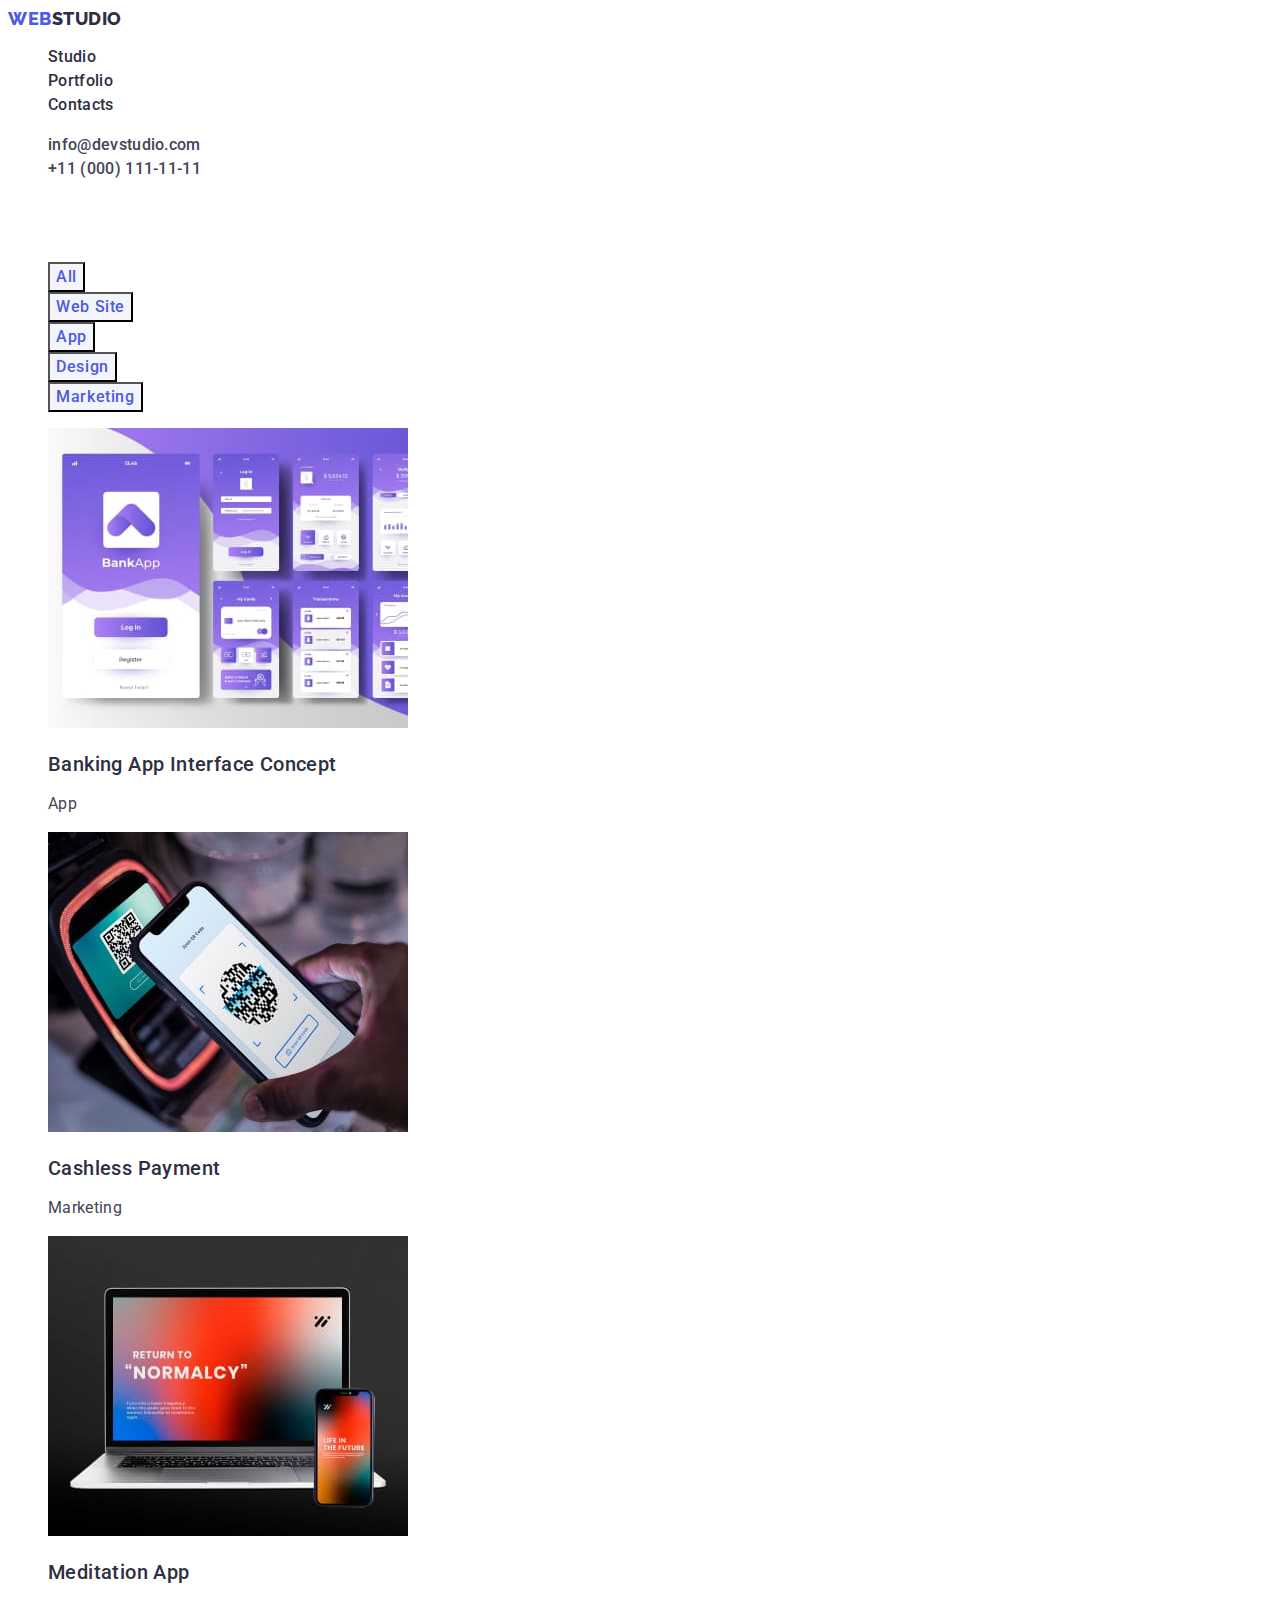
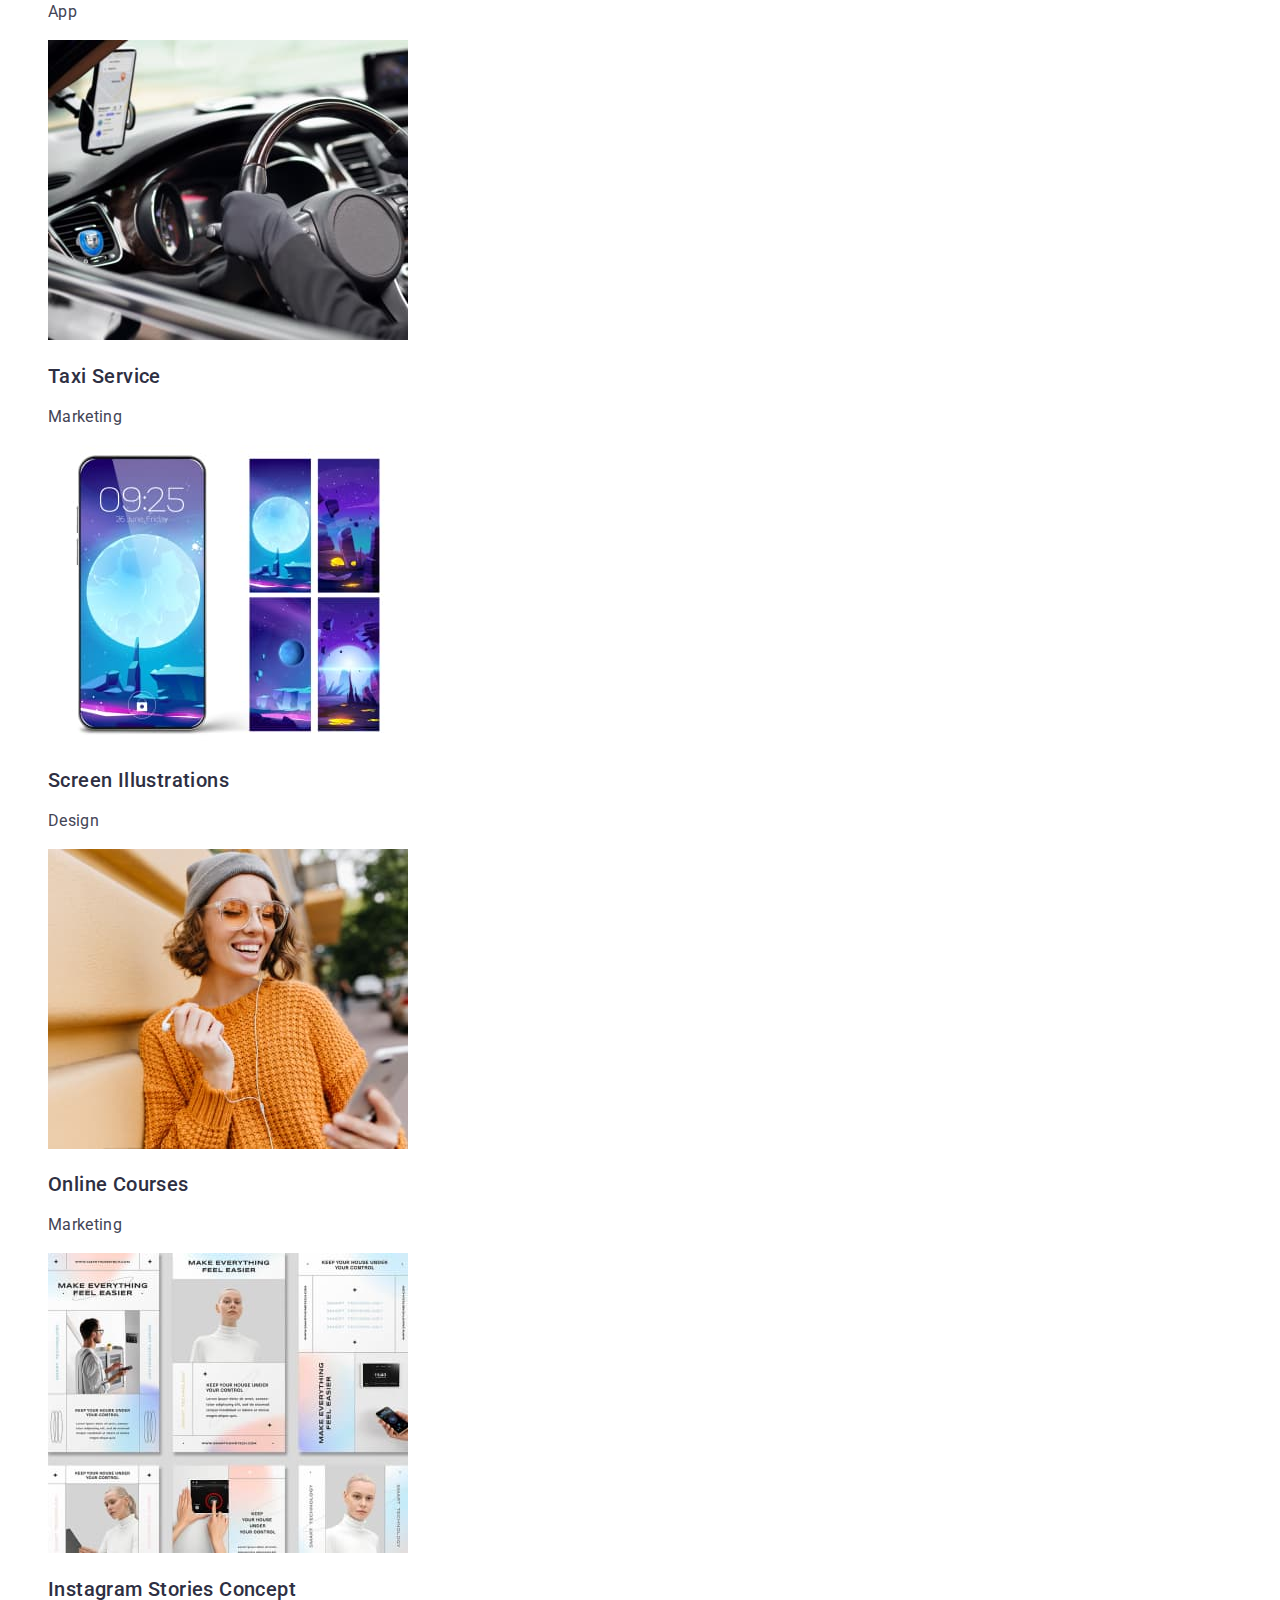
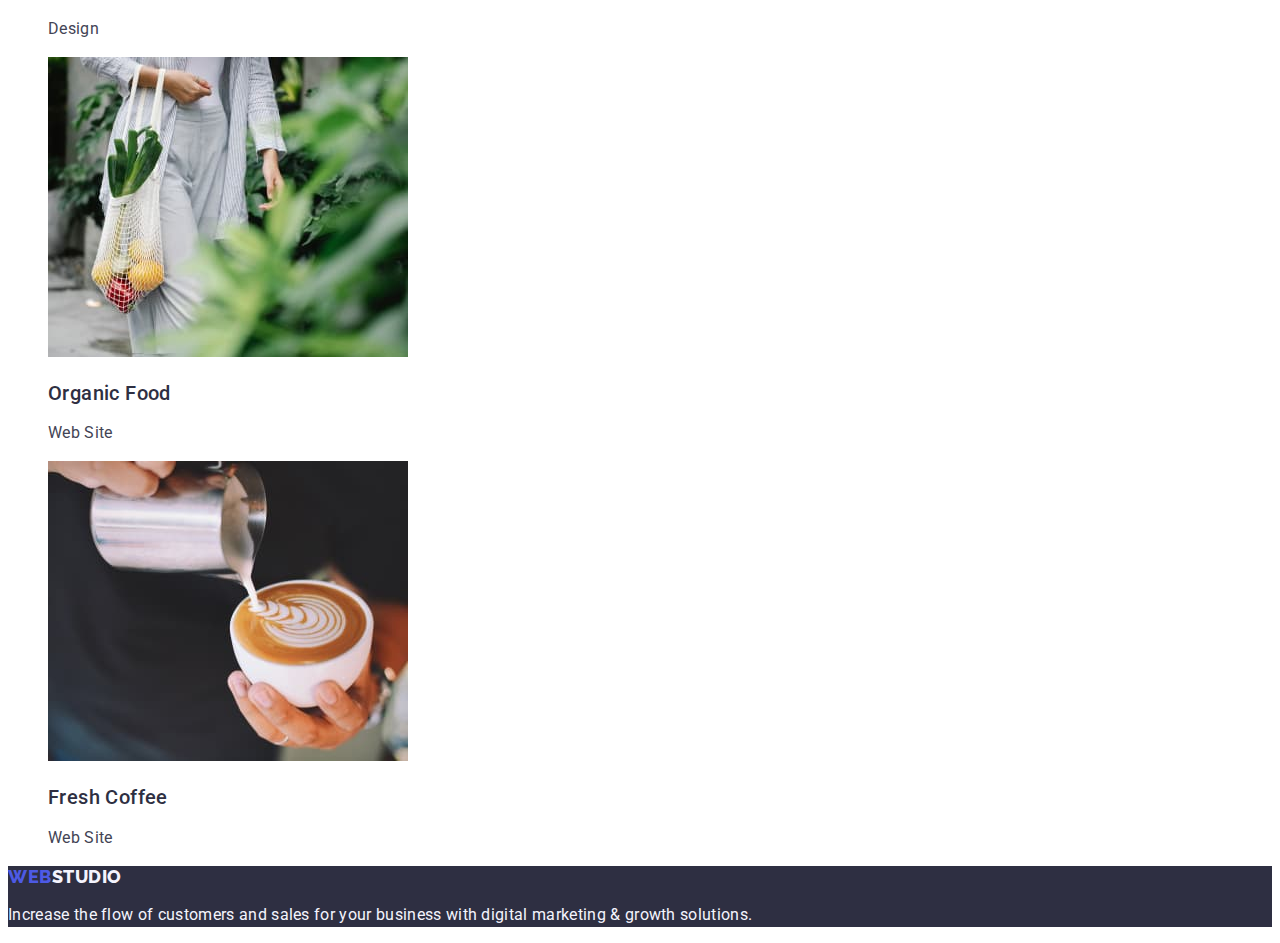
==== portfolio.html @ 11e5e247 "e" ====
<!DOCTYPE html>
<html lang="en">
  <head>
    <meta charset="UTF-8" />
    <meta name="viewport" content="width=device-width, initial-scale=1.0" />
    <title>hw2-portfolio</title>
    <link rel="stylesheet" href="./css/styles.css" />
    <link rel="preconnect" href="https://fonts.googleapis.com" />
    <link rel="preconnect" href="https://fonts.gstatic.com" crossorigin />
    <link
      href="https://fonts.googleapis.com/css2?family=Raleway:wght@700&family=Roboto:wght@400;500;700;900&display=swap"
      rel="stylesheet"
    />
  </head>
  <body>
    <header>
      <nav>
        <a class="link logo" href="./index.html"
          >Web<span class="logo-studio">Studio</span></a
        >

        <ul class="list">
          <li><a class="menu link" href="./index.html">Studio</a></li>
          <li>
            <a class="menu link" href="./portfolio.html">Portfolio</a>
          </li>
          <li><a class="menu link" href="">Contacts</a></li>
        </ul>
      </nav>
      <address class="address-item">
        <ul class="list">
          <li>
            <a class="link-address link" href="mailto:info@devstudio.com"
              >info@devstudio.com</a
            >
          </li>
          <li>
            <a class="link-address link" href="tel:+110001111111"
              >+11 (000) 111-11-11</a
            >
          </li>
        </ul>
      </address>
    </header>
    <main>
      <section>
        <h1 class="title-empty">Empty header</h1>
        <ul class="filters-list list">
          <li><button type="button" class="filter-button">All</button></li>
          <li><button type="button" class="filter-button">Web Site</button></li>
          <li><button type="button" class="filter-button">App</button></li>
          <li><button type="button" class="filter-button">Design</button></li>
          <li>
            <button type="button" class="filter-button">Marketing</button>
          </li>
        </ul>
        <ul class="list">
          <li>
            <a class="link" href="/">
              <img
                src="./images/img8.jpg"
                alt="seven screenshots of banking applications"
                width="360"
                height="300"
              />
              <h2 class="header-secondary-portfolio">
                Banking App Interface Concept
              </h2>
              <p class="header-tertiary-item">App</p></a
            >
          </li>
          <li>
            <a class="link" href="/">
              <img
                src="./images/img9.jpg"
                alt="phone over terminal"
                width="360"
                height="300"
              />
              <h2 class="header-secondary-portfolio">Cashless Payment</h2>
              <p class="header-tertiary-item">Marketing</p></a
            >
          </li>
          <li>
            <a class="link" href="/">
              <img
                src="./images/img10.jpg"
                alt="laptop and phone"
                width="360"
                height="300"
              />
              <h2 class="header-secondary-portfolio">Meditation App</h2>
              <p class="header-tertiary-item">App</p></a
            >
          </li>
          <li>
            <a class="link" href="/">
              <img
                src="./images/img11.jpg"
                alt="cockpit of a car"
                width="360"
                height="300"
              />
              <h2 class="header-secondary-portfolio">Taxi Service</h2>
              <p class="header-tertiary-item">Marketing</p></a
            >
          </li>
          <li>
            <a class="link" href="/">
              <img
                src="./images/img12.jpg"
                alt="phone next to 4 miniatures of phones"
                width="360"
                height="300"
              />
              <h2 class="header-secondary-portfolio">Screen Illustrations</h2>
              <p class="header-tertiary-item">Design</p></a
            >
          </li>
          <li>
            <a class="link" href="/">
              <img
                src="./images/img13.jpg"
                alt="smiling woman in orange sweater"
                width="360"
                height="300"
              />
              <h2 class="header-secondary-portfolio">Online Courses</h2>
              <p class="header-tertiary-item">Marketing</p></a
            >
          </li>
          <li>
            <a class="link" href="/">
              <img
                src="./images/img14.jpg"
                alt="six cards presenting new instagram concept"
                width="360"
                height="300"
              />
              <h2 class="header-secondary-portfolio">
                Instagram Stories Concept
              </h2>
              <p class="header-tertiary-item">Design</p></a
            >
          </li>
          <li>
            <a class="link" href="/">
              <img
                src="./images/img15.jpg"
                alt="person carrying shopping bag"
                width="360"
                height="300"
              />
              <h2 class="header-secondary-portfolio">Organic Food</h2>
              <p class="header-tertiary-item">Web Site</p></a
            >
          </li>
          <li>
            <a class="link" href="/">
              <img
                src="./images/img16.jpg"
                alt="pouring a milk into the cup of coffee"
                width="360"
                height="300"
              />
              <h2 class="header-secondary-portfolio">Fresh Coffee</h2>
              <p class="header-tertiary-item">Web Site</p></a
            >
          </li>
        </ul>
      </section>
    </main>
    <footer class="footer-section">
      <a class="logo link" href="./index.html"
        >Web<span class="logo-studio-footer">Studio</span></a
      >
      <p class="footer-text">
        Increase the flow of customers and sales for your business with digital
        marketing & growth solutions.
      </p>
    </footer>
  </body>
</html>
---- css/styles.css ----
:root {
  --color-primary-brand: #4d5ae5;
  --color-pressed-state: #404bbf;
  --color-dark: #2e2f42;
  --color-success: #31d0aa;
  --color-text: #434455;
  --color-subtle-text: #8e8f99;
  --color-acent: #e7e9fc;
  --color-light: #f4f4fd;
  --color-modal-overlay: #2e2f42;
  --color-hero-background: #2e2f42;
  --color-white-background: #ffffff;
  --color-modal-background: #fcfcfc;
}

body {
  font-family: "Roboto", sans-serif;
  color: var(--color-text);
  background-color: var(--color-white-background);
  font-weight: 500;
}

.link {
  text-decoration: none;
  color: var(--color-dark);
  font-weight: 500;
  font-size: 16px;
  line-height: 1.5;
  letter-spacing: 0.02em;
}

.logo {
  font-family: "Raleway", sans-serif;
  font-weight: 800;
  font-size: 18px;
  line-height: 1.17;
  letter-spacing: 0.03em;
  text-transform: uppercase;
  color: var(--color-primary-brand);
  text-decoration: none;
}

.menu {
  color: var(--color-dark);
  font-weight: 500;
  font-size: 16px;
  line-height: 1.5;
  letter-spacing: 0.02em;
}

.link:hover,
.link:focus {
  color: var(--color-pressed-state);
}
.logo-studio {
  color: var(--color-dark);
}

.list {
  list-style: none;
}

.address-item {
  font-style: normal;
}

.link-address {
  color: var(--color-text);
  line-height: 1.5;
  letter-spacing: 0.02em;
  text-decoration: none;
}

.link-address:hover,
.link-address:focus {
  color: var(--color-pressed-state);
}

.filters-list {
  color: var(--color-primary-brand);
}

.filter-button {
  font-family: "Roboto", sans-serif;
  font-weight: 500;
  font-size: 16px;
  line-height: 1.5;
  letter-spacing: 0.04em;
  color: var(--color-primary-brand);
  background-color: var(--color-light);
  cursor: pointer;
}

.filter-button:hover,
.filter-button:focus {
  color: var(--color-white-background);
  background-color: var(--color-pressed-state);
}

.footer-section {
  background-color: var(--color-dark);
}

.logo-studio-footer {
  text-decoration: none;
  color: var(--color-light);
  font-family: Raleway;
  font-size: 18px;
  font-style: normal;
  font-weight: 800;
  line-height: 1.2;
  letter-spacing: 0.54px;
  text-transform: uppercase;
}

.footer-text {
  color: var(--color-light);
  font-family: Roboto;
  font-size: 16px;
  font-style: normal;
  font-weight: 400;
  line-height: 1.5;
  letter-spacing: 0.32px;
}

.title {
  text-align: center;
  color: var(--color-white-background);
  font-family: Roboto;
  font-size: 56px;
  font-style: normal;
  font-weight: 700;
  line-height: 1.07;
  letter-spacing: 1.12px;
}

.title-section {
  background-color: var(--color-dark);
}

.title-button {
  color: var(--color-white-background);
  background-color: var(--color-primary-brand);
  font-family: "Roboto", sans-serif;
  font-size: 16px;
  font-style: normal;
  font-weight: 500;
  line-height: 1.5;
  letter-spacing: 0.64px;
  cursor: pointer;
}

.title-button:hover,
.title-button:focus {
  background-color: var(--color-pressed-state);
}

.header-tertiary {
  color: var(--color-dark);
  font-family: Roboto;
  font-size: 20px;
  font-style: normal;
  font-weight: 500;
  line-height: 1.2;
  letter-spacing: 0.4px;
}

.header-tertiary-item {
  color: var(--color-text);
  font-family: Roboto;
  font-size: 16px;
  font-style: normal;
  font-weight: 400;
  line-height: 1.5;
  letter-spacing: 0.02em;
}

.header-secondary {
  color: var(--color-dark);
  text-align: center;
  font-family: Roboto;
  font-size: 36px;
  font-style: normal;
  font-weight: 700;
  line-height: 1.11;
  letter-spacing: 0.72px;
  text-transform: capitalize;
}

.header-secondary-empty {
  color: var(--color-white-background);
}

.section-tertiary {
  background-color: var(--color-light);
}

.team-list {
  background-color: var(--color-white-background);
}

.title-empty {
  color: var(--color-white-background);
}

.header-secondary-portfolio {
  font-weight: 500;
  font-size: 20px;
  line-height: 1.2;
  letter-spacing: 0.02em;
  color: var(--color-dark);
}
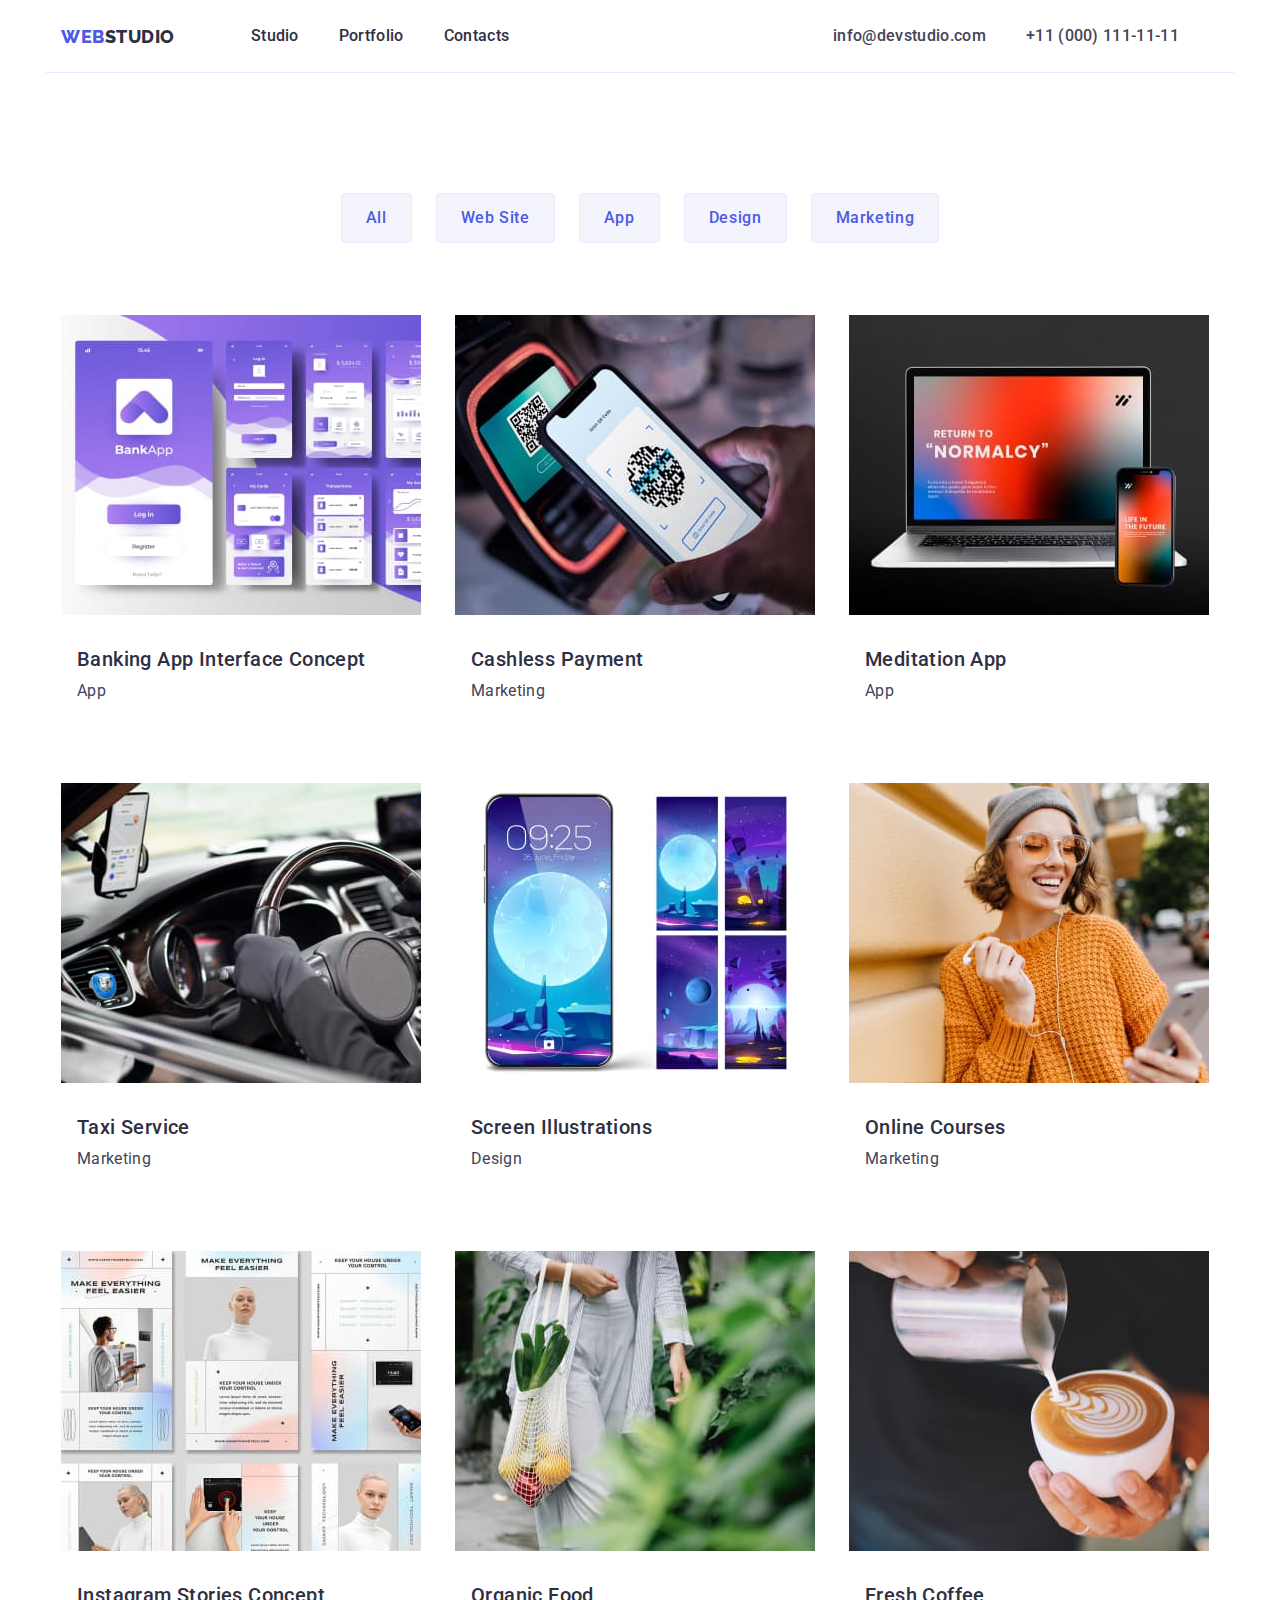
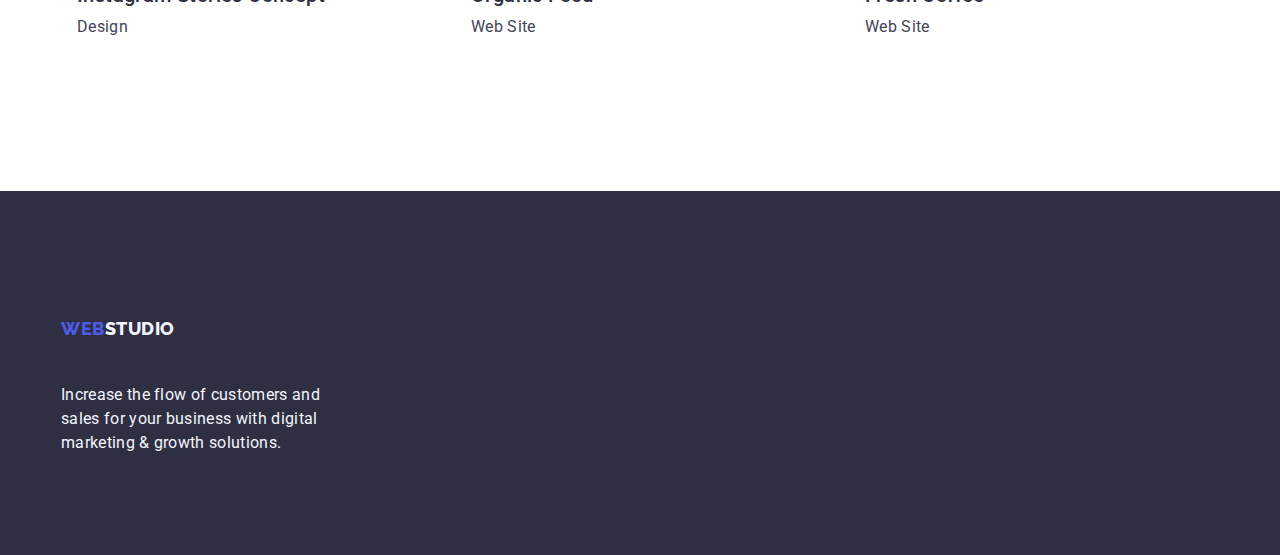
==== commit 845ea9a4: "homework3" ====
--- a/portfolio.html
+++ b/portfolio.html
@@ -4,6 +4,14 @@
     <meta charset="UTF-8" />
     <meta name="viewport" content="width=device-width, initial-scale=1.0" />
     <title>hw2-portfolio</title>
+    <link
+      rel="stylesheet"
+      href="https://cdnjs.cloudflare.com/ajax/libs/modern-normalize/2.0.0/modern-normalize.min.css"
+      integrity="sha512-4xo8blKMVCiXpTaLzQSLSw3KFOVPWhm/TRtuPVc4WG6kUgjH6J03IBuG7JZPkcWMxJ5huwaBpOpnwYElP/m6wg=="
+      crossorigin="anonymous"
+      referrerpolicy="no-referrer"
+    />
+
     <link rel="stylesheet" href="./css/styles.css" />
     <link rel="preconnect" href="https://fonts.googleapis.com" />
     <link rel="preconnect" href="https://fonts.gstatic.com" crossorigin />
@@ -14,170 +22,183 @@
   </head>
   <body>
     <header>
-      <nav>
-        <a class="link logo" href="./index.html"
-          >Web<span class="logo-studio">Studio</span></a
-        >
-
-        <ul class="list">
-          <li><a class="menu link" href="./index.html">Studio</a></li>
-          <li>
-            <a class="menu link" href="./portfolio.html">Portfolio</a>
-          </li>
-          <li><a class="menu link" href="">Contacts</a></li>
-        </ul>
-      </nav>
-      <address class="address-item">
-        <ul class="list">
-          <li>
-            <a class="link-address link" href="mailto:info@devstudio.com"
-              >info@devstudio.com</a
-            >
-          </li>
-          <li>
-            <a class="link-address link" href="tel:+110001111111"
-              >+11 (000) 111-11-11</a
-            >
-          </li>
-        </ul>
-      </address>
+      <div class="container header-wrap">
+        <nav class="navigation">
+          <a class="link logo" href="./index.html"
+            >Web<span class="logo-studio">Studio</span></a
+          >
+          <ul class="list">
+            <li><a class="menu link" href="./index.html">Studio</a></li>
+            <li>
+              <a class="menu link" href="./portfolio.html">Portfolio</a>
+            </li>
+            <li><a class="menu link" href="">Contacts</a></li>
+          </ul>
+        </nav>
+        <address class="address-item">
+          <ul class="list">
+            <li>
+              <a class="link-address link" href="mailto:info@devstudio.com"
+                >info@devstudio.com</a
+              >
+            </li>
+            <li>
+              <a class="link-address link" href="tel:+110001111111"
+                >+11 (000) 111-11-11</a
+              >
+            </li>
+          </ul>
+        </address>
+      </div>
     </header>
     <main>
-      <section>
-        <h1 class="title-empty">Empty header</h1>
-        <ul class="filters-list list">
-          <li><button type="button" class="filter-button">All</button></li>
-          <li><button type="button" class="filter-button">Web Site</button></li>
-          <li><button type="button" class="filter-button">App</button></li>
-          <li><button type="button" class="filter-button">Design</button></li>
-          <li>
-            <button type="button" class="filter-button">Marketing</button>
-          </li>
-        </ul>
-        <ul class="list">
-          <li>
-            <a class="link" href="/">
-              <img
-                src="./images/img8.jpg"
-                alt="seven screenshots of banking applications"
-                width="360"
-                height="300"
-              />
-              <h2 class="header-secondary-portfolio">
-                Banking App Interface Concept
-              </h2>
-              <p class="header-tertiary-item">App</p></a
-            >
-          </li>
-          <li>
-            <a class="link" href="/">
-              <img
-                src="./images/img9.jpg"
-                alt="phone over terminal"
-                width="360"
-                height="300"
-              />
-              <h2 class="header-secondary-portfolio">Cashless Payment</h2>
-              <p class="header-tertiary-item">Marketing</p></a
-            >
-          </li>
-          <li>
-            <a class="link" href="/">
-              <img
-                src="./images/img10.jpg"
-                alt="laptop and phone"
-                width="360"
-                height="300"
-              />
-              <h2 class="header-secondary-portfolio">Meditation App</h2>
-              <p class="header-tertiary-item">App</p></a
-            >
-          </li>
-          <li>
-            <a class="link" href="/">
-              <img
-                src="./images/img11.jpg"
-                alt="cockpit of a car"
-                width="360"
-                height="300"
-              />
-              <h2 class="header-secondary-portfolio">Taxi Service</h2>
-              <p class="header-tertiary-item">Marketing</p></a
-            >
-          </li>
-          <li>
-            <a class="link" href="/">
-              <img
-                src="./images/img12.jpg"
-                alt="phone next to 4 miniatures of phones"
-                width="360"
-                height="300"
-              />
-              <h2 class="header-secondary-portfolio">Screen Illustrations</h2>
-              <p class="header-tertiary-item">Design</p></a
-            >
-          </li>
-          <li>
-            <a class="link" href="/">
-              <img
-                src="./images/img13.jpg"
-                alt="smiling woman in orange sweater"
-                width="360"
-                height="300"
-              />
-              <h2 class="header-secondary-portfolio">Online Courses</h2>
-              <p class="header-tertiary-item">Marketing</p></a
-            >
-          </li>
-          <li>
-            <a class="link" href="/">
-              <img
-                src="./images/img14.jpg"
-                alt="six cards presenting new instagram concept"
-                width="360"
-                height="300"
-              />
-              <h2 class="header-secondary-portfolio">
-                Instagram Stories Concept
-              </h2>
-              <p class="header-tertiary-item">Design</p></a
-            >
-          </li>
-          <li>
-            <a class="link" href="/">
-              <img
-                src="./images/img15.jpg"
-                alt="person carrying shopping bag"
-                width="360"
-                height="300"
-              />
-              <h2 class="header-secondary-portfolio">Organic Food</h2>
-              <p class="header-tertiary-item">Web Site</p></a
-            >
-          </li>
-          <li>
-            <a class="link" href="/">
-              <img
-                src="./images/img16.jpg"
-                alt="pouring a milk into the cup of coffee"
-                width="360"
-                height="300"
-              />
-              <h2 class="header-secondary-portfolio">Fresh Coffee</h2>
-              <p class="header-tertiary-item">Web Site</p></a
-            >
-          </li>
-        </ul>
+      <section class="section">
+        <div class="container">
+          <h1 class="title-empty visually-hidden">Empty header</h1>
+          <ul class="filters-list list">
+            <li class="button-list">
+              <button type="button" class="filter-button">All</button>
+            </li>
+            <li class="button-list">
+              <button type="button" class="filter-button">Web Site</button>
+            </li>
+            <li class="button-list">
+              <button type="button" class="filter-button">App</button>
+            </li>
+            <li class="button-list">
+              <button type="button" class="filter-button">Design</button>
+            </li>
+            <li class="button-list">
+              <button type="button" class="filter-button">Marketing</button>
+            </li>
+          </ul>
+          <ul class="list list-net">
+            <li class="item">
+              <a class="link" href="/">
+                <img
+                  src="./images/img8.jpg"
+                  alt="seven screenshots of banking applications"
+                  width="360"
+                  height="300"
+                />
+                <h2 class="header-secondary-portfolio">
+                  Banking App Interface Concept
+                </h2>
+                <p class="header-tertiary-item portfolio-item">App</p></a
+              >
+            </li>
+            <li class="item">
+              <a class="link" href="/">
+                <img
+                  src="./images/img9.jpg"
+                  alt="phone over terminal"
+                  width="360"
+                  height="300"
+                />
+                <h2 class="header-secondary-portfolio">Cashless Payment</h2>
+                <p class="header-tertiary-item portfolio-item">Marketing</p></a
+              >
+            </li>
+            <li class="item">
+              <a class="link" href="/">
+                <img
+                  src="./images/img10.jpg"
+                  alt="laptop and phone"
+                  width="360"
+                  height="300"
+                />
+                <h2 class="header-secondary-portfolio">Meditation App</h2>
+                <p class="header-tertiary-item portfolio-item">App</p></a
+              >
+            </li>
+            <li class="item">
+              <a class="link" href="/">
+                <img
+                  src="./images/img11.jpg"
+                  alt="cockpit of a car"
+                  width="360"
+                  height="300"
+                />
+                <h2 class="header-secondary-portfolio">Taxi Service</h2>
+                <p class="header-tertiary-item portfolio-item">Marketing</p></a
+              >
+            </li>
+            <li class="item">
+              <a class="link" href="/">
+                <img
+                  src="./images/img12.jpg"
+                  alt="phone next to 4 miniatures of phones"
+                  width="360"
+                  height="300"
+                />
+                <h2 class="header-secondary-portfolio">Screen Illustrations</h2>
+                <p class="header-tertiary-item portfolio-item">Design</p></a
+              >
+            </li>
+            <li class="item">
+              <a class="link" href="/">
+                <img
+                  src="./images/img13.jpg"
+                  alt="smiling woman in orange sweater"
+                  width="360"
+                  height="300"
+                />
+                <h2 class="header-secondary-portfolio">Online Courses</h2>
+                <p class="header-tertiary-item portfolio-item">Marketing</p></a
+              >
+            </li>
+            <li class="item">
+              <a class="link" href="/">
+                <img
+                  src="./images/img14.jpg"
+                  alt="six cards presenting new instagram concept"
+                  width="360"
+                  height="300"
+                />
+                <h2 class="header-secondary-portfolio">
+                  Instagram Stories Concept
+                </h2>
+                <p class="header-tertiary-item portfolio-item">Design</p></a
+              >
+            </li>
+            <li class="item">
+              <a class="link" href="/">
+                <img
+                  src="./images/img15.jpg"
+                  alt="person carrying shopping bag"
+                  width="360"
+                  height="300"
+                />
+                <h2 class="header-secondary-portfolio">Organic Food</h2>
+                <p class="header-tertiary-item portfolio-item">Web Site</p></a
+              >
+            </li>
+            <li class="item">
+              <a class="link" href="/">
+                <img
+                  src="./images/img16.jpg"
+                  alt="pouring a milk into the cup of coffee"
+                  width="360"
+                  height="300"
+                />
+                <h2 class="header-secondary-portfolio">Fresh Coffee</h2>
+                <p class="header-tertiary-item portfolio-item">Web Site</p></a
+              >
+            </li>
+          </ul>
+        </div>
       </section>
     </main>
     <footer class="footer-section">
-      <a class="logo link" href="./index.html"
-        >Web<span class="logo-studio-footer">Studio</span></a
-      >
-      <p class="footer-text">
-        Increase the flow of customers and sales for your business with digital
-        marketing & growth solutions.
-      </p>
+      <div class="container">
+        <a class="logo link logo-footer" href="./index.html"
+          >Web<span class="logo-studio-footer">Studio</span></a
+        >
+        <p class="footer-text">
+          Increase the flow of customers and sales for your business with
+          digital marketing & growth solutions.
+        </p>
+      </div>
     </footer>
   </body>
 </html>
--- a/css/styles.css
+++ b/css/styles.css
@@ -13,11 +13,52 @@
   --color-modal-background: #fcfcfc;
 }
 
+h1,
+h2,
+h3,
+h4,
+h5,
+h6,
+p {
+  margin: 0;
+}
+
+img {
+  display: block;
+  max-width: 100%;
+  height: auto;
+}
+
+button {
+  cursor: pointer;
+  border: none;
+  border-radius: 4px;
+}
+
 body {
   font-family: "Roboto", sans-serif;
   color: var(--color-text);
   background-color: var(--color-white-background);
   font-weight: 500;
+  max-width: 1440px;
+  margin: 0 auto;
+}
+
+.container {
+  max-width: 1158px;
+  padding: 0 15px;
+  margin: 0 auto;
+}
+
+.section {
+  padding-top: 120px;
+  padding-bottom: 120px;
+}
+
+.header-wrap {
+  display: flex;
+  align-items: center;
+  border-bottom: 1px solid var(--CORNFLOWER, #e7e9fc);
 }
 
 .link {
@@ -30,6 +71,279 @@
 }
 
 .logo {
+  font-family: "Raleway", sans-serif;
+  font-weight: 800;
+  margin-right: 76px;
+  font-size: 18px;
+  line-height: 1.17;
+  letter-spacing: 0.03em;
+  text-transform: uppercase;
+  color: var(--color-primary-brand);
+  text-decoration: none;
+  padding-top: 25.5px;
+  padding-bottom: 25.5px;
+}
+
+.menu {
+  color: var(--color-dark);
+  font-weight: 500;
+  font-size: 16px;
+  line-height: 1.5;
+  letter-spacing: 0.02em;
+  padding-right: 40px;
+  gap: 40px;
+}
+
+.link:hover,
+.link:focus {
+  color: var(--color-pressed-state);
+}
+.logo-studio {
+  color: var(--color-dark);
+}
+
+.list {
+  display: flex;
+  list-style: none;
+  margin: 0;
+  padding-left: 0;
+  justify-content: center;
+}
+
+.menu .link {
+  display: block;
+  text-decoration: none;
+}
+
+.navigation {
+  display: flex;
+  align-items: center;
+}
+
+.address-item {
+  font-style: normal;
+  align-items: center;
+  display: flex;
+  gap: 40px;
+  margin-left: auto;
+}
+
+.link-address {
+  color: var(--color-text);
+  line-height: 1.5;
+  letter-spacing: 0.02em;
+  text-decoration: none;
+  padding-right: 40px;
+  gap: 40px;
+}
+
+.link-address:hover,
+.link-address:focus {
+  color: var(--color-pressed-state);
+}
+
+.filters-list {
+  color: var(--color-primary-brand);
+}
+
+.filter-button {
+  font-family: "Roboto", sans-serif;
+  font-weight: 500;
+  font-size: 16px;
+  line-height: 1.5;
+  letter-spacing: 0.04em;
+  color: var(--color-primary-brand);
+  background-color: var(--color-light);
+  cursor: pointer;
+  display: flex;
+  padding: 12px 24px;
+  align-items: flex-start;
+  border-radius: 4px;
+  border: 1px solid var(--CORNFLOWER, #e7e9fc);
+  margin-bottom: 72px;
+}
+
+.filter-button:hover,
+.filter-button:focus {
+  color: var(--color-white-background);
+  background-color: var(--color-pressed-state);
+  box-shadow: 0px 2px 2px 0px rgba(0, 0, 0, 0.12),
+    0px 2px 1px 0px rgba(0, 0, 0, 0.08), 0px 3px 1px 0px rgba(0, 0, 0, 0.1);
+}
+
+.button-list {
+  margin-right: 24px;
+}
+
+.button-list:last-child {
+  margin-right: 0;
+}
+
+.footer-section {
+  background-color: var(--color-dark);
+}
+
+.logo-studio-footer {
+  text-decoration: none;
+  color: var(--color-light);
+  font-family: Raleway;
+  font-size: 18px;
+  font-style: normal;
+  font-weight: 800;
+  line-height: 1.2;
+  letter-spacing: 0.54px;
+  text-transform: uppercase;
+}
+
+.footer-text {
+  color: var(--color-light);
+  font-family: Roboto;
+  font-size: 16px;
+  font-style: normal;
+  font-weight: 400;
+  line-height: 1.5;
+  letter-spacing: 0.32px;
+  width: 264px;
+  padding-bottom: 100px;
+}
+
+.title {
+  text-align: center;
+  color: var(--color-white-background);
+  font-family: Roboto;
+  font-size: 56px;
+  font-style: normal;
+  font-weight: 700;
+  line-height: 1.07;
+  letter-spacing: 1.12px;
+  max-width: 498px;
+  text-align: center;
+  margin: 0 auto;
+  margin-bottom: 48px;
+}
+
+.title-section {
+  display: flex;
+  align-items: center;
+  background-color: var(--color-dark);
+}
+
+.title-button {
+  color: var(--color-white-background);
+  background-color: var(--color-primary-brand);
+  font-family: "Roboto", sans-serif;
+  font-size: 16px;
+  font-style: normal;
+  font-weight: 500;
+  line-height: 1.5;
+  letter-spacing: 0.64px;
+  cursor: pointer;
+  border: none;
+  border-radius: 4px;
+  display: block;
+  box-shadow: 0px 4px 4px 0px rgba(0, 0, 0, 0.15);
+  min-width: 169px;
+  padding: 16px 32px;
+  margin: 0 auto;
+}
+
+.title-button:hover,
+.title-button:focus {
+  background-color: var(--color-pressed-state);
+}
+
+.header-tertiary {
+  color: var(--color-dark);
+  font-family: Roboto;
+  font-size: 20px;
+  font-style: normal;
+  font-weight: 500;
+  line-height: 1.2;
+  letter-spacing: 0.4px;
+  margin-bottom: 8px;
+  min-width: 264px;
+}
+
+.header-tertiary-item {
+  color: var(--color-text);
+  font-family: Roboto;
+  font-size: 16px;
+  font-style: normal;
+  font-weight: 400;
+  line-height: 1.5;
+  letter-spacing: 0.02em;
+  min-width: 264px;
+}
+
+.header-secondary {
+  color: var(--color-dark);
+  text-align: center;
+  font-family: Roboto;
+  font-size: 36px;
+  font-style: normal;
+  font-weight: 700;
+  line-height: 1.11;
+  letter-spacing: 0.72px;
+  text-transform: capitalize;
+  margin-bottom: 72px;
+}
+
+.header-secondary-empty {
+  color: var(--color-white-background);
+}
+
+.what-section {
+  padding-top: 0;
+}
+
+.visually-hidden {
+  position: absolute;
+  width: 1px;
+  height: 1px;
+  margin: -1px;
+  border: 0;
+  padding: 0;
+  white-space: nowrap;
+  clip-path: inset(100%);
+  clip: rect(0 0 0 0);
+  overflow: hidden;
+}
+
+.section-tertiary {
+  background-color: var(--color-light);
+}
+
+.team-list {
+  background-color: var(--color-white-background);
+  border-radius: 0px 0px 4px 4px;
+  box-shadow: 0px 2px 1px 0px rgba(46, 47, 66, 0.08),
+    0px 1px 1px 0px rgba(46, 47, 66, 0.16),
+    0px 1px 6px 0px rgba(46, 47, 66, 0.08);
+  width: 264px;
+  margin-right: 24px;
+}
+
+.team-list:last-child {
+  margin-right: 0px;
+}
+
+.title-empty {
+  color: var(--color-white-background);
+}
+
+.name-list {
+  text-align: center;
+  margin-top: 32px;
+  margin-bottom: 8px;
+}
+
+.position-list {
+  text-align: center;
+  margin-bottom: 32px;
+}
+
+.logo-footer {
+  display: inline-block;
   font-family: "Raleway", sans-serif;
   font-weight: 800;
   font-size: 18px;
@@ -38,169 +352,8 @@
   text-transform: uppercase;
   color: var(--color-primary-brand);
   text-decoration: none;
-}
-
-.menu {
-  color: var(--color-dark);
-  font-weight: 500;
-  font-size: 16px;
-  line-height: 1.5;
-  letter-spacing: 0.02em;
-}
-
-.link:hover,
-.link:focus {
-  color: var(--color-pressed-state);
-}
-.logo-studio {
-  color: var(--color-dark);
-}
-
-.list {
-  list-style: none;
-}
-
-.address-item {
-  font-style: normal;
-}
-
-.link-address {
-  color: var(--color-text);
-  line-height: 1.5;
-  letter-spacing: 0.02em;
-  text-decoration: none;
-}
-
-.link-address:hover,
-.link-address:focus {
-  color: var(--color-pressed-state);
-}
-
-.filters-list {
-  color: var(--color-primary-brand);
-}
-
-.filter-button {
-  font-family: "Roboto", sans-serif;
-  font-weight: 500;
-  font-size: 16px;
-  line-height: 1.5;
-  letter-spacing: 0.04em;
-  color: var(--color-primary-brand);
-  background-color: var(--color-light);
-  cursor: pointer;
-}
-
-.filter-button:hover,
-.filter-button:focus {
-  color: var(--color-white-background);
-  background-color: var(--color-pressed-state);
-}
-
-.footer-section {
-  background-color: var(--color-dark);
-}
-
-.logo-studio-footer {
-  text-decoration: none;
-  color: var(--color-light);
-  font-family: Raleway;
-  font-size: 18px;
-  font-style: normal;
-  font-weight: 800;
-  line-height: 1.2;
-  letter-spacing: 0.54px;
-  text-transform: uppercase;
-}
-
-.footer-text {
-  color: var(--color-light);
-  font-family: Roboto;
-  font-size: 16px;
-  font-style: normal;
-  font-weight: 400;
-  line-height: 1.5;
-  letter-spacing: 0.32px;
-}
-
-.title {
-  text-align: center;
-  color: var(--color-white-background);
-  font-family: Roboto;
-  font-size: 56px;
-  font-style: normal;
-  font-weight: 700;
-  line-height: 1.07;
-  letter-spacing: 1.12px;
-}
-
-.title-section {
-  background-color: var(--color-dark);
-}
-
-.title-button {
-  color: var(--color-white-background);
-  background-color: var(--color-primary-brand);
-  font-family: "Roboto", sans-serif;
-  font-size: 16px;
-  font-style: normal;
-  font-weight: 500;
-  line-height: 1.5;
-  letter-spacing: 0.64px;
-  cursor: pointer;
-}
-
-.title-button:hover,
-.title-button:focus {
-  background-color: var(--color-pressed-state);
-}
-
-.header-tertiary {
-  color: var(--color-dark);
-  font-family: Roboto;
-  font-size: 20px;
-  font-style: normal;
-  font-weight: 500;
-  line-height: 1.2;
-  letter-spacing: 0.4px;
-}
-
-.header-tertiary-item {
-  color: var(--color-text);
-  font-family: Roboto;
-  font-size: 16px;
-  font-style: normal;
-  font-weight: 400;
-  line-height: 1.5;
-  letter-spacing: 0.02em;
-}
-
-.header-secondary {
-  color: var(--color-dark);
-  text-align: center;
-  font-family: Roboto;
-  font-size: 36px;
-  font-style: normal;
-  font-weight: 700;
-  line-height: 1.11;
-  letter-spacing: 0.72px;
-  text-transform: capitalize;
-}
-
-.header-secondary-empty {
-  color: var(--color-white-background);
-}
-
-.section-tertiary {
-  background-color: var(--color-light);
-}
-
-.team-list {
-  background-color: var(--color-white-background);
-}
-
-.title-empty {
-  color: var(--color-white-background);
+  margin-bottom: 17.5px;
+  margin-top: 101.5px;
 }
 
 .header-secondary-portfolio {
@@ -209,4 +362,25 @@
   line-height: 1.2;
   letter-spacing: 0.02em;
   color: var(--color-dark);
-}
+  padding-top: 32px;
+  padding-left: 16px;
+  padding-bottom: 8px;
+}
+
+.list-net {
+  justify-content: space-between;
+  display: flex;
+  flex-wrap: wrap;
+  padding: 0;
+  row-gap: 48px;
+  column-gap: 24px;
+}
+
+.item {
+  flex-basis: calc((100% - 48px) / 3);
+}
+
+.portfolio-item {
+  padding-left: 16px;
+  padding-bottom: 32px;
+}
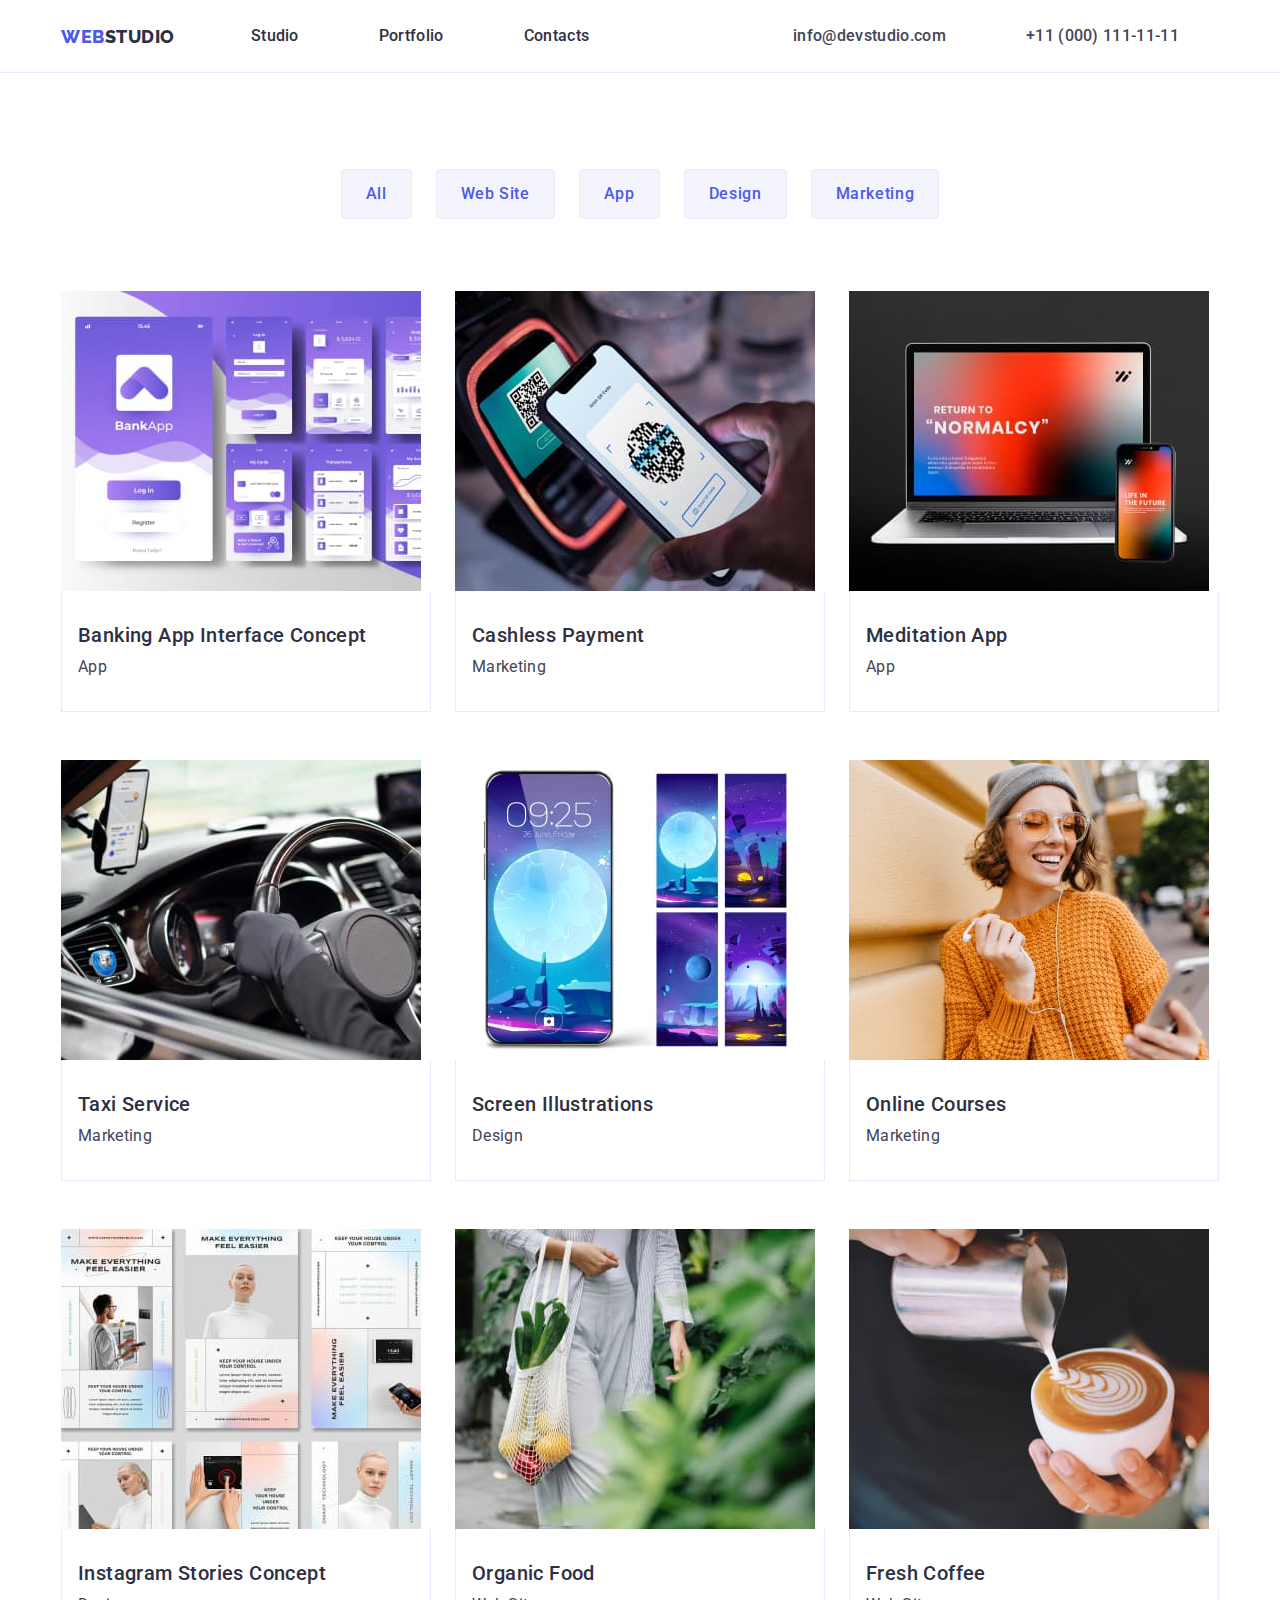
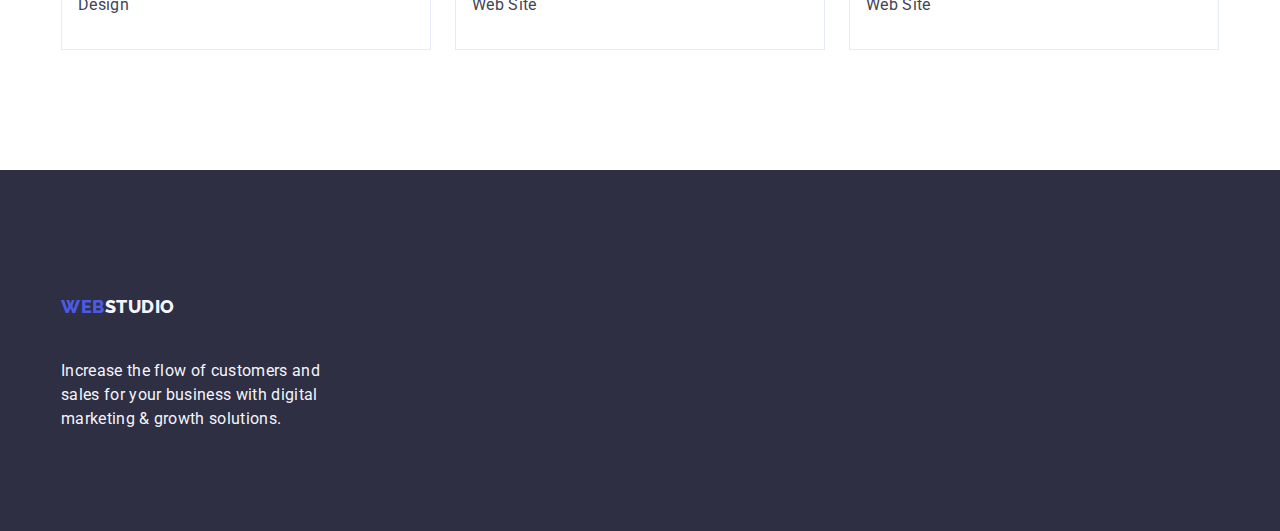
==== commit 68a56979: "homework3-poprawki1" ====
--- a/portfolio.html
+++ b/portfolio.html
@@ -21,28 +21,32 @@
     />
   </head>
   <body>
-    <header>
+    <header class="header-border">
       <div class="container header-wrap">
         <nav class="navigation">
           <a class="link logo" href="./index.html"
             >Web<span class="logo-studio">Studio</span></a
           >
           <ul class="list">
-            <li><a class="menu link" href="./index.html">Studio</a></li>
-            <li>
+            <li class="header-list">
+              <a class="menu link" href="./index.html">Studio</a>
+            </li>
+            <li class="header-list">
               <a class="menu link" href="./portfolio.html">Portfolio</a>
             </li>
-            <li><a class="menu link" href="">Contacts</a></li>
+            <li class="header-list">
+              <a class="menu link" href="">Contacts</a>
+            </li>
           </ul>
         </nav>
         <address class="address-item">
           <ul class="list">
-            <li>
+            <li class="header-list">
               <a class="link-address link" href="mailto:info@devstudio.com"
                 >info@devstudio.com</a
               >
             </li>
-            <li>
+            <li class="header-list">
               <a class="link-address link" href="tel:+110001111111"
                 >+11 (000) 111-11-11</a
               >
@@ -52,7 +56,7 @@
       </div>
     </header>
     <main>
-      <section class="section">
+      <section class="section-portfolio">
         <div class="container">
           <h1 class="title-empty visually-hidden">Empty header</h1>
           <ul class="filters-list list">
@@ -81,10 +85,12 @@
                   width="360"
                   height="300"
                 />
-                <h2 class="header-secondary-portfolio">
-                  Banking App Interface Concept
-                </h2>
-                <p class="header-tertiary-item portfolio-item">App</p></a
+                <div class="portfolio-example">
+                  <h2 class="header-secondary-portfolio">
+                    Banking App Interface Concept
+                  </h2>
+                  <p class="header-tertiary-item">App</p>
+                </div></a
               >
             </li>
             <li class="item">
@@ -95,8 +101,10 @@
                   width="360"
                   height="300"
                 />
-                <h2 class="header-secondary-portfolio">Cashless Payment</h2>
-                <p class="header-tertiary-item portfolio-item">Marketing</p></a
+                <div class="portfolio-example">
+                  <h2 class="header-secondary-portfolio">Cashless Payment</h2>
+                  <p class="header-tertiary-item">Marketing</p>
+                </div></a
               >
             </li>
             <li class="item">
@@ -107,8 +115,10 @@
                   width="360"
                   height="300"
                 />
-                <h2 class="header-secondary-portfolio">Meditation App</h2>
-                <p class="header-tertiary-item portfolio-item">App</p></a
+                <div class="portfolio-example">
+                  <h2 class="header-secondary-portfolio">Meditation App</h2>
+                  <p class="header-tertiary-item">App</p>
+                </div></a
               >
             </li>
             <li class="item">
@@ -119,8 +129,10 @@
                   width="360"
                   height="300"
                 />
-                <h2 class="header-secondary-portfolio">Taxi Service</h2>
-                <p class="header-tertiary-item portfolio-item">Marketing</p></a
+                <div class="portfolio-example">
+                  <h2 class="header-secondary-portfolio">Taxi Service</h2>
+                  <p class="header-tertiary-item">Marketing</p>
+                </div></a
               >
             </li>
             <li class="item">
@@ -131,8 +143,12 @@
                   width="360"
                   height="300"
                 />
-                <h2 class="header-secondary-portfolio">Screen Illustrations</h2>
-                <p class="header-tertiary-item portfolio-item">Design</p></a
+                <div class="portfolio-example">
+                  <h2 class="header-secondary-portfolio">
+                    Screen Illustrations
+                  </h2>
+                  <p class="header-tertiary-item">Design</p>
+                </div></a
               >
             </li>
             <li class="item">
@@ -143,8 +159,10 @@
                   width="360"
                   height="300"
                 />
-                <h2 class="header-secondary-portfolio">Online Courses</h2>
-                <p class="header-tertiary-item portfolio-item">Marketing</p></a
+                <div class="portfolio-example">
+                  <h2 class="header-secondary-portfolio">Online Courses</h2>
+                  <p class="header-tertiary-item">Marketing</p>
+                </div></a
               >
             </li>
             <li class="item">
@@ -155,10 +173,12 @@
                   width="360"
                   height="300"
                 />
-                <h2 class="header-secondary-portfolio">
-                  Instagram Stories Concept
-                </h2>
-                <p class="header-tertiary-item portfolio-item">Design</p></a
+                <div class="portfolio-example">
+                  <h2 class="header-secondary-portfolio">
+                    Instagram Stories Concept
+                  </h2>
+                  <p class="header-tertiary-item">Design</p>
+                </div></a
               >
             </li>
             <li class="item">
@@ -169,8 +189,10 @@
                   width="360"
                   height="300"
                 />
-                <h2 class="header-secondary-portfolio">Organic Food</h2>
-                <p class="header-tertiary-item portfolio-item">Web Site</p></a
+                <div class="portfolio-example">
+                  <h2 class="header-secondary-portfolio">Organic Food</h2>
+                  <p class="header-tertiary-item">Web Site</p>
+                </div></a
               >
             </li>
             <li class="item">
@@ -181,8 +203,10 @@
                   width="360"
                   height="300"
                 />
-                <h2 class="header-secondary-portfolio">Fresh Coffee</h2>
-                <p class="header-tertiary-item portfolio-item">Web Site</p></a
+                <div class="portfolio-example">
+                  <h2 class="header-secondary-portfolio">Fresh Coffee</h2>
+                  <p class="header-tertiary-item">Web Site</p>
+                </div></a
               >
             </li>
           </ul>
--- a/css/styles.css
+++ b/css/styles.css
@@ -55,10 +55,18 @@
   padding-bottom: 120px;
 }
 
+.section-portfolio {
+  padding-top: 96px;
+  padding-bottom: 120px;
+}
+
 .header-wrap {
   display: flex;
   align-items: center;
-  border-bottom: 1px solid var(--CORNFLOWER, #e7e9fc);
+}
+
+.header-border {
+  border-bottom: 1px solid #e7e9fc;
 }
 
 .link {
@@ -91,7 +99,14 @@
   line-height: 1.5;
   letter-spacing: 0.02em;
   padding-right: 40px;
-  gap: 40px;
+}
+
+.header-list {
+  margin-right: 40px;
+}
+
+.header-list:last-child {
+  margin-right: 0;
 }
 
 .link:hover,
@@ -113,6 +128,7 @@
 .menu .link {
   display: block;
   text-decoration: none;
+  padding: 24px 0;
 }
 
 .navigation {
@@ -159,8 +175,7 @@
   padding: 12px 24px;
   align-items: flex-start;
   border-radius: 4px;
-  border: 1px solid var(--CORNFLOWER, #e7e9fc);
-  margin-bottom: 72px;
+  border: 1px solid #e7e9fc;
 }
 
 .filter-button:hover,
@@ -169,10 +184,12 @@
   background-color: var(--color-pressed-state);
   box-shadow: 0px 2px 2px 0px rgba(0, 0, 0, 0.12),
     0px 2px 1px 0px rgba(0, 0, 0, 0.08), 0px 3px 1px 0px rgba(0, 0, 0, 0.1);
+  border: 1px solid transparent;
 }
 
 .button-list {
   margin-right: 24px;
+  margin-bottom: 72px;
 }
 
 .button-list:last-child {
@@ -181,6 +198,7 @@
 
 .footer-section {
   background-color: var(--color-dark);
+  padding: 100px 0 100px;
 }
 
 .logo-studio-footer {
@@ -204,7 +222,6 @@
   line-height: 1.5;
   letter-spacing: 0.32px;
   width: 264px;
-  padding-bottom: 100px;
 }
 
 .title {
@@ -216,7 +233,7 @@
   font-weight: 700;
   line-height: 1.07;
   letter-spacing: 1.12px;
-  max-width: 498px;
+  max-width: 496px;
   text-align: center;
   margin: 0 auto;
   margin-bottom: 48px;
@@ -226,6 +243,7 @@
   display: flex;
   align-items: center;
   background-color: var(--color-dark);
+  padding: 188px 0;
 }
 
 .title-button {
@@ -337,6 +355,10 @@
   margin-bottom: 8px;
 }
 
+.emploee {
+  padding: 32px 16px 32px;
+}
+
 .position-list {
   text-align: center;
   margin-bottom: 32px;
@@ -352,8 +374,7 @@
   text-transform: uppercase;
   color: var(--color-primary-brand);
   text-decoration: none;
-  margin-bottom: 17.5px;
-  margin-top: 101.5px;
+  margin-bottom: 16px;
 }
 
 .header-secondary-portfolio {
@@ -362,9 +383,13 @@
   line-height: 1.2;
   letter-spacing: 0.02em;
   color: var(--color-dark);
-  padding-top: 32px;
-  padding-left: 16px;
-  padding-bottom: 8px;
+  margin-bottom: 8px;
+}
+
+.portfolio-example {
+  padding: 32px 16px;
+  border: 1px solid #e7e9fc;
+  border-top: none;
 }
 
 .list-net {
@@ -379,8 +404,3 @@
 .item {
   flex-basis: calc((100% - 48px) / 3);
 }
-
-.portfolio-item {
-  padding-left: 16px;
-  padding-bottom: 32px;
-}
